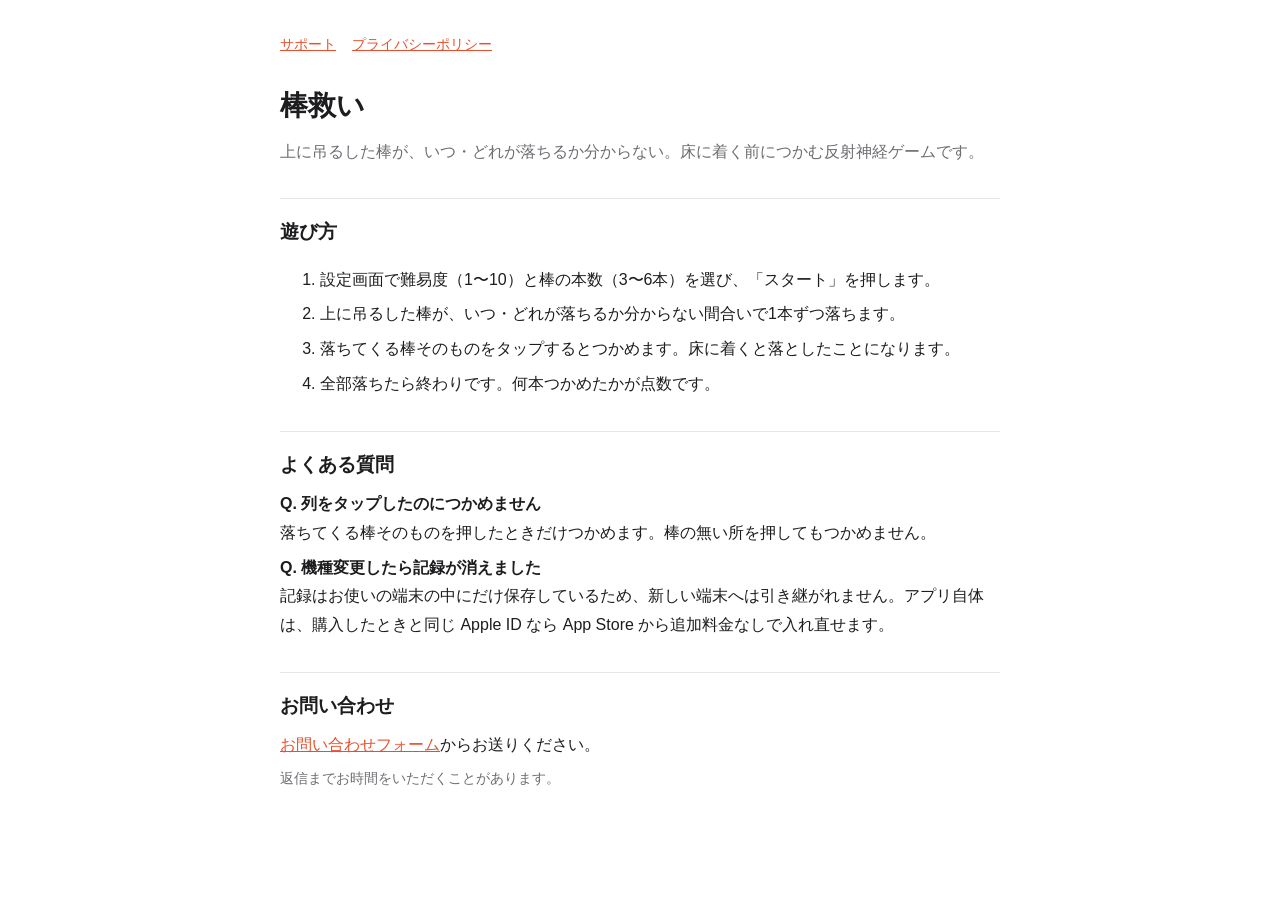
==== index.html @ ddb32e53 "サポートとプライバシーポリシーのページを追加 Co-Authored-By: Claude Opus 5.5 <noreply@anthropic.com>" ====
<!doctype html>
<html lang="ja">
<head>
<meta charset="utf-8">
<meta name="viewport" content="width=device-width, initial-scale=1">
<title>棒救い サポート</title>
<link rel="stylesheet" href="style.css">
</head>
<body>
<main>
  <nav><a href="./">サポート</a><a href="privacy.html">プライバシーポリシー</a></nav>
  <h1>棒救い</h1>
  <p class="lead">上に吊るした棒が、いつ・どれが落ちるか分からない。床に着く前につかむ反射神経ゲームです。</p>

  <h2>遊び方</h2>
  <ol>
    <li>設定画面で難易度（1〜10）と棒の本数（3〜6本）を選び、「スタート」を押します。</li>
    <li>上に吊るした棒が、いつ・どれが落ちるか分からない間合いで1本ずつ落ちます。</li>
    <li>落ちてくる棒そのものをタップするとつかめます。床に着くと落としたことになります。</li>
    <li>全部落ちたら終わりです。何本つかめたかが点数です。</li>
  </ol>

  <h2>よくある質問</h2>
  <p><strong>Q. 列をタップしたのにつかめません</strong><br>
  落ちてくる棒そのものを押したときだけつかめます。棒の無い所を押してもつかめません。</p>
  <p><strong>Q. 機種変更したら記録が消えました</strong><br>
  記録はお使いの端末の中にだけ保存しているため、新しい端末へは引き継がれません。アプリ自体は、購入したときと同じ Apple ID なら App Store から追加料金なしで入れ直せます。</p>

  <h2>お問い合わせ</h2>
  <p><a href="https://docs.google.com/forms/d/e/1FAIpQLSeobuDSJVzOLX7OcrR3Wm3KtG_6bRL6JvVUFuvUXQr4KMpA9w/viewform">お問い合わせフォーム</a>からお送りください。</p>
  <p class="muted">返信までお時間をいただくことがあります。</p>
</main>
</body>
</html>
---- style.css ----
:root { --bg: #ffffff; --text: #1d1d1f; --muted: #6e6e73; --line: #e5e5ea; --accent: #e8502d; }
@media (prefers-color-scheme: dark) {
  :root { --bg: #0a0d10; --text: #f5f5f7; --muted: #a1a1a6; --line: #2c2c2e; --accent: #ff7a59; }
}
body { margin: 0; background: var(--bg); color: var(--text); font: 16px/1.8 -apple-system, BlinkMacSystemFont, "Hiragino Sans", sans-serif; }
main { max-width: 720px; margin: 0 auto; padding: 32px 16px 64px; }
h1 { font-size: 28px; margin: 0 0 4px; }
h2 { font-size: 19px; margin: 32px 0 8px; padding-top: 16px; border-top: 1px solid var(--line); }
p, li { margin: 6px 0; }
.lead { color: var(--muted); margin-bottom: 24px; }
.muted { color: var(--muted); font-size: 14px; }
a { color: var(--accent); }
nav { display: flex; gap: 16px; margin-bottom: 24px; font-size: 14px; }
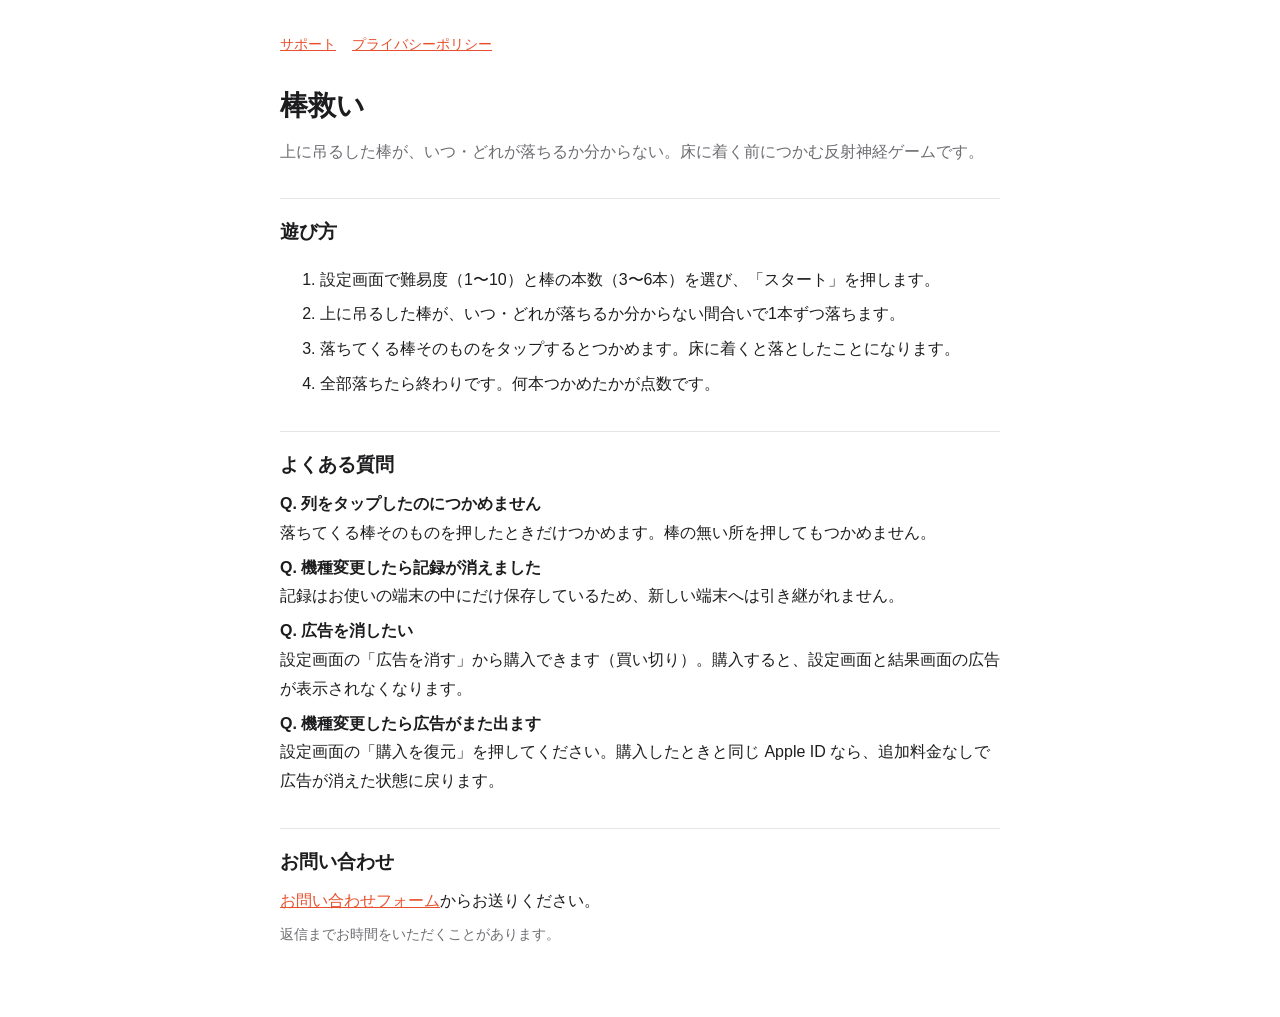
==== commit 5c29f9e7: "プライバシーポリシーとサポートに広告と購入の説明を追加 Co-Authored-By: Claude Opus 5.5 <noreply@anthropic.com>" ====
--- a/index.html
+++ b/index.html
@@ -24,7 +24,11 @@
   <p><strong>Q. 列をタップしたのにつかめません</strong><br>
   落ちてくる棒そのものを押したときだけつかめます。棒の無い所を押してもつかめません。</p>
   <p><strong>Q. 機種変更したら記録が消えました</strong><br>
-  記録はお使いの端末の中にだけ保存しているため、新しい端末へは引き継がれません。アプリ自体は、購入したときと同じ Apple ID なら App Store から追加料金なしで入れ直せます。</p>
+  記録はお使いの端末の中にだけ保存しているため、新しい端末へは引き継がれません。</p>
+  <p><strong>Q. 広告を消したい</strong><br>
+  設定画面の「広告を消す」から購入できます（買い切り）。購入すると、設定画面と結果画面の広告が表示されなくなります。</p>
+  <p><strong>Q. 機種変更したら広告がまた出ます</strong><br>
+  設定画面の「購入を復元」を押してください。購入したときと同じ Apple ID なら、追加料金なしで広告が消えた状態に戻ります。</p>
 
   <h2>お問い合わせ</h2>
   <p><a href="https://docs.google.com/forms/d/e/1FAIpQLSeobuDSJVzOLX7OcrR3Wm3KtG_6bRL6JvVUFuvUXQr4KMpA9w/viewform">お問い合わせフォーム</a>からお送りください。</p>
